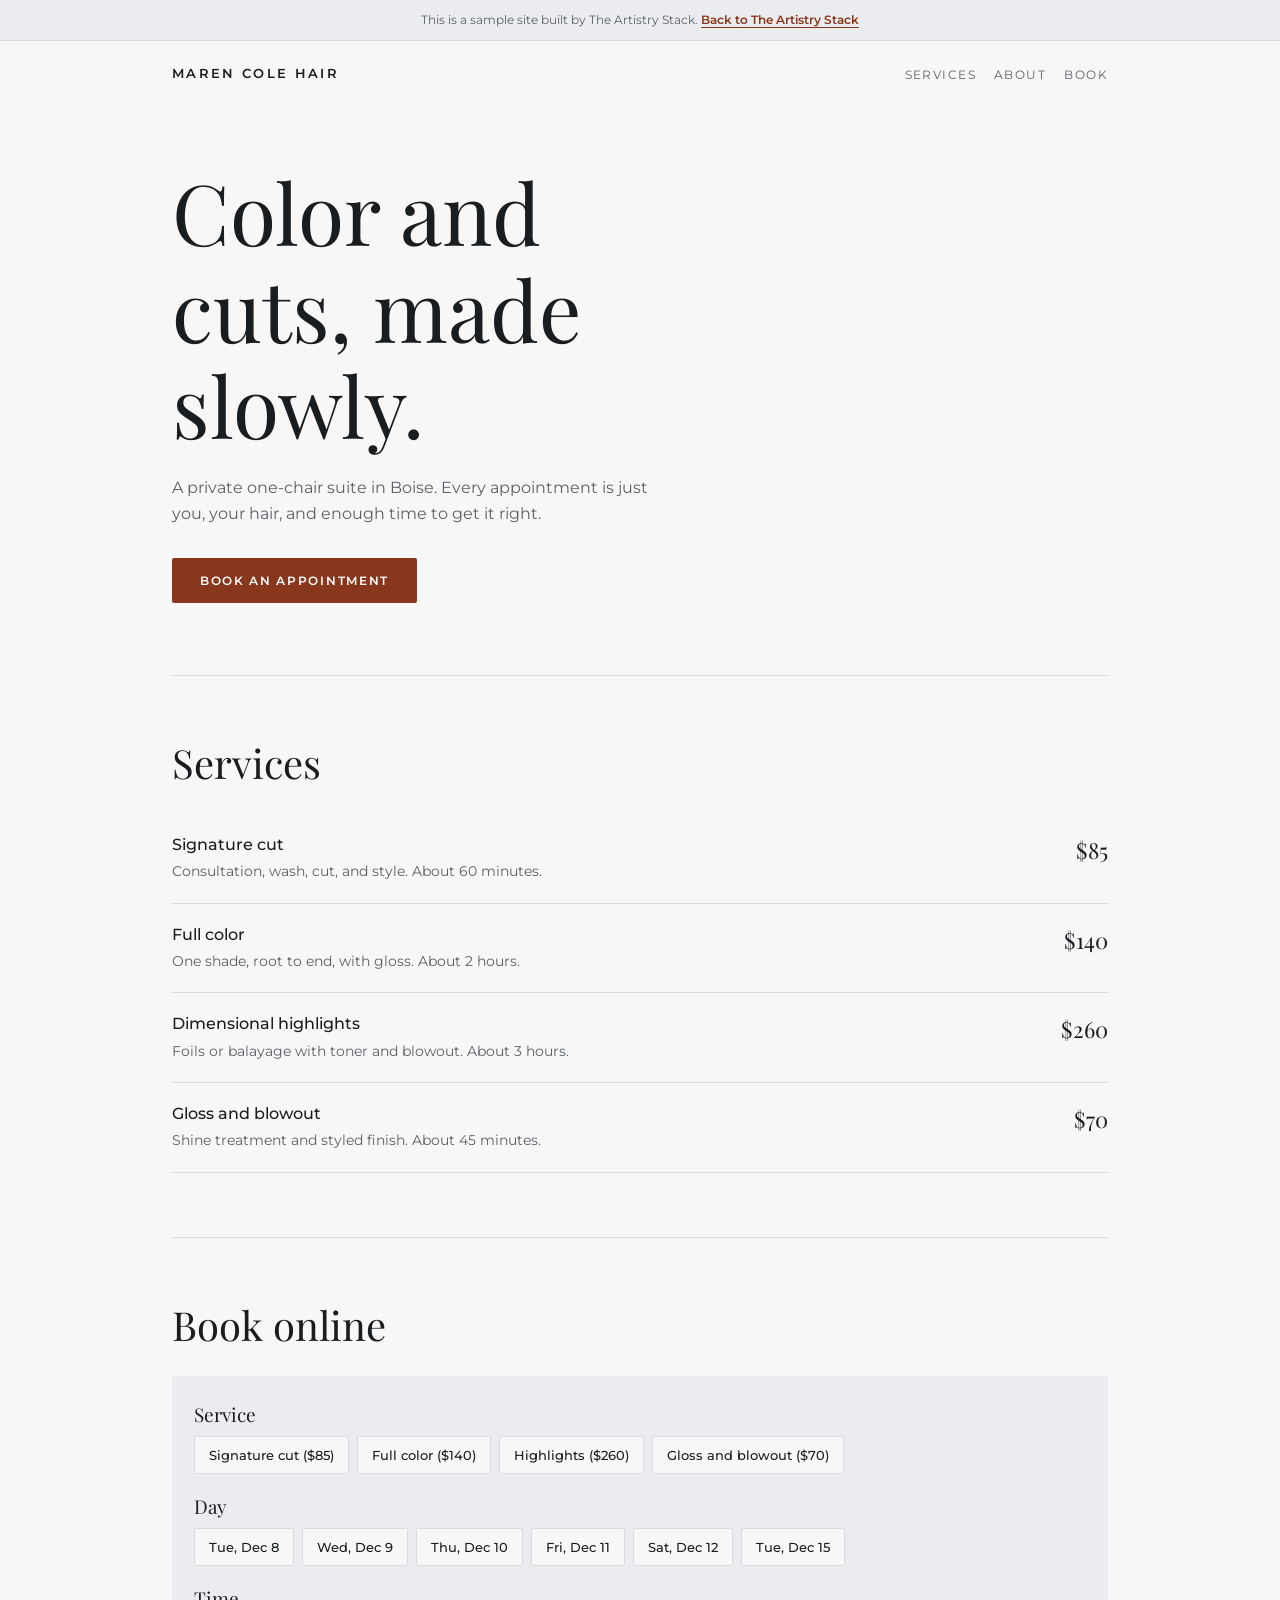
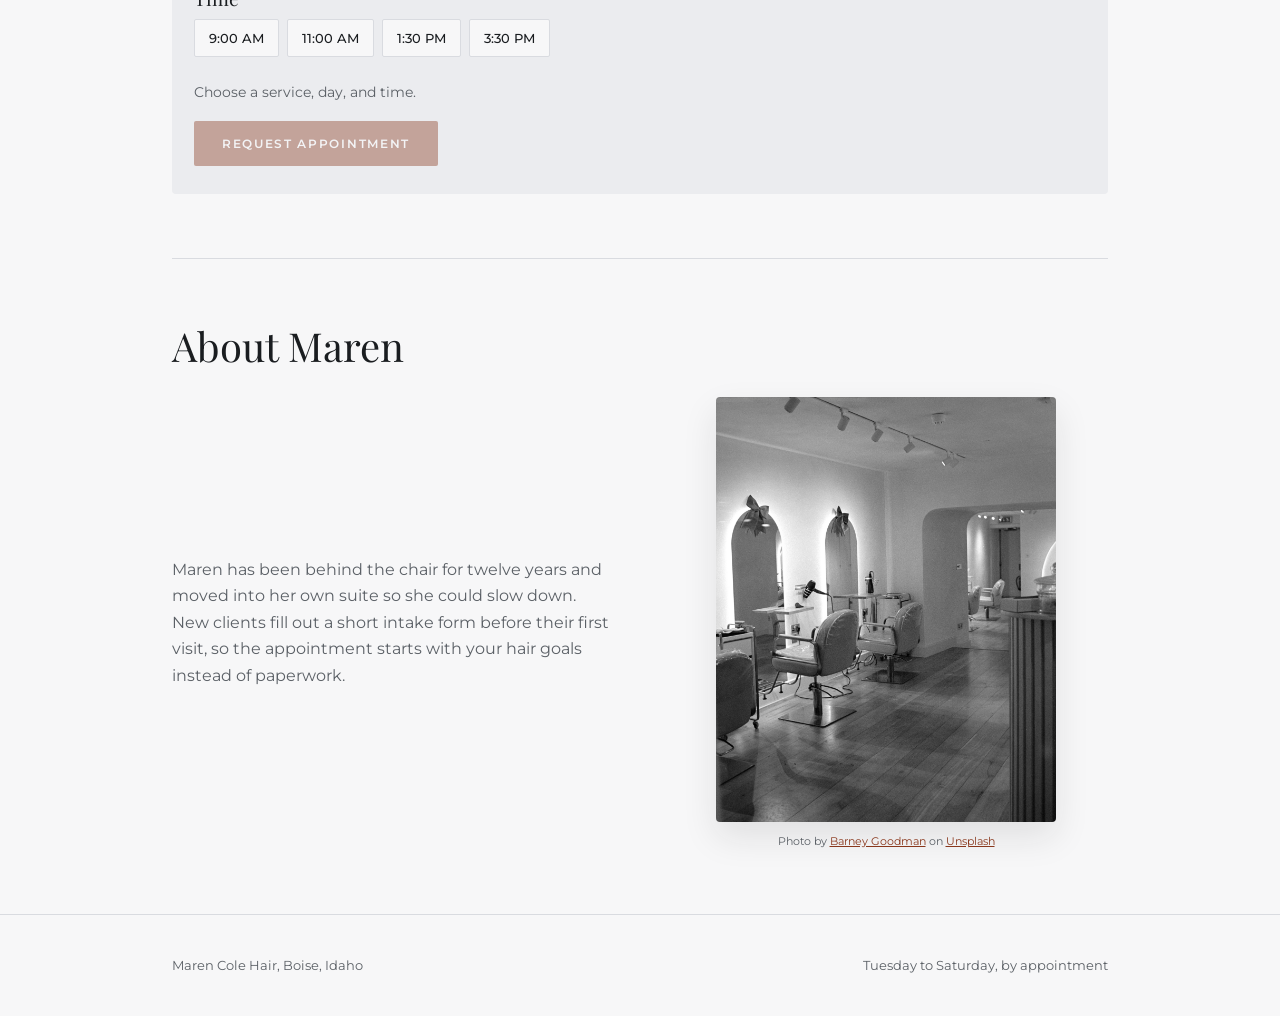
==== demo-site.html @ 776481f7 "Add files via upload" ====
<!DOCTYPE html>
<html lang="en">
<head>
<meta charset="utf-8">
<meta name="viewport" content="width=device-width, initial-scale=1, viewport-fit=cover">
<title>Maren Cole Hair | Boise, Idaho</title>
<link rel="preconnect" href="https://fonts.googleapis.com">
<link rel="preconnect" href="https://fonts.gstatic.com" crossorigin>
<link href="https://fonts.googleapis.com/css2?family=Montserrat:wght@400;500;600&family=Playfair+Display:wght@400;500&display=swap" rel="stylesheet">
<style>
:root{--bg:#F7F7F8;--bg2:#EBECEF;--ink:#1A1D20;--muted:#5b6066;--accent:#89371c;--deep:#612714;--line:#d9dbe0;
box-sizing:border-box;padding-top:env(safe-area-inset-top,0px);padding-bottom:env(safe-area-inset-bottom,0px);color-scheme:light}
@media (prefers-color-scheme:dark){:root:not([data-theme="light"]){--bg:#15171a;--bg2:#1e2125;--ink:#f1f1f3;--muted:#a3a8af;--accent:#d98a6c;--deep:#e9a98f;--line:#33373d;color-scheme:dark}}
:root[data-theme="dark"]{--bg:#15171a;--bg2:#1e2125;--ink:#f1f1f3;--muted:#a3a8af;--accent:#d98a6c;--deep:#e9a98f;--line:#33373d;color-scheme:dark}
*,*::before,*::after{box-sizing:inherit}
html{scroll-behavior:smooth;scroll-padding-top:env(safe-area-inset-top,0px)}
body{margin:0;background:var(--bg);color:var(--ink);font:400 16px/1.65 Montserrat,system-ui,sans-serif}
h1,h2,h3{font-family:"Playfair Display",Georgia,serif;font-weight:400;line-height:1.15;margin:0}
a{color:inherit}
:focus-visible{outline:2px solid var(--accent);outline-offset:3px}
.wrap{max-width:980px;margin:0 auto;padding:0 22px}
header{display:flex;justify-content:space-between;align-items:center;padding:20px 22px;max-width:980px;margin:0 auto}
.logo{font-size:13px;font-weight:600;letter-spacing:.18em;text-transform:uppercase;text-decoration:none}
nav a{font-size:12px;letter-spacing:.12em;text-transform:uppercase;text-decoration:none;margin-left:18px;color:var(--muted)}
.back{background:var(--bg2);border-bottom:1px solid var(--line);font-size:12px;text-align:center;padding:10px 22px;color:var(--muted)}
.back a{font-weight:600;color:var(--accent);text-decoration:underline;text-underline-offset:3px}
.hero{padding:56px 0 72px}
.hero h1{font-size:clamp(40px,9vw,84px);max-width:11ch}
.hero p{max-width:44ch;color:var(--muted);margin:22px 0 30px}
.btn{display:inline-block;background:var(--accent);color:#fff;border:0;padding:15px 28px;font:600 12px Montserrat,sans-serif;letter-spacing:.14em;text-transform:uppercase;text-decoration:none;cursor:pointer;border-radius:2px}
.btn:hover{background:var(--deep)}
.btn:disabled{opacity:.4;cursor:not-allowed}
section{padding:64px 0;border-top:1px solid var(--line)}
section h2{font-size:clamp(28px,5vw,40px);margin-bottom:28px}
.menu{list-style:none;margin:0;padding:0}
.menu li{display:flex;justify-content:space-between;gap:16px;padding:18px 0;border-bottom:1px solid var(--line)}
.menu strong{font-weight:500;display:block}
.menu span.d{color:var(--muted);font-size:14px}
.price{font-family:"Playfair Display",Georgia,serif;font-size:22px;white-space:nowrap}
.book{background:var(--bg2);padding:28px 22px;border-radius:4px}
.book h3{font-size:19px;margin:22px 0 10px}
.book h3:first-child{margin-top:0}
.chips{display:flex;flex-wrap:wrap;gap:8px}
.chip{background:var(--bg);color:var(--ink);border:1px solid var(--line);padding:10px 14px;font:500 13px Montserrat,sans-serif;cursor:pointer;border-radius:2px}
.chip[aria-pressed="true"]{background:var(--ink);color:var(--bg);border-color:var(--ink)}
.summary{margin:24px 0 16px;color:var(--muted);font-size:14px;min-height:1.6em}
.done{display:none;margin-top:16px;padding:16px;border-left:3px solid var(--accent);background:var(--bg)}
.about p{max-width:56ch;color:var(--muted)}
.about-grid{display:grid;grid-template-columns:1fr 1fr;gap:48px;align-items:center}
.about-photo{margin:0;max-width:340px;width:100%;justify-self:center}
.about-photo img{display:block;width:100%;height:auto;aspect-ratio:4/5;object-fit:cover;border-radius:4px;box-shadow:0 15px 35px rgba(26,29,32,.1)}
.about-photo figcaption{margin-top:10px;font-size:11px;color:var(--muted);text-align:center}
.about-photo figcaption a{color:var(--accent)}
footer{padding:40px 0;border-top:1px solid var(--line);color:var(--muted);font-size:13px}
footer .wrap{display:flex;flex-wrap:wrap;justify-content:space-between;gap:12px}
@media (max-width:700px){.about-grid{grid-template-columns:1fr;gap:28px}.about-photo{max-width:300px}}
@media (max-width:520px){nav a:not(:last-child){display:none}}
</style>
</head>
<body>
<div class="back">This is a sample site built by The Artistry Stack. <a href="index.html">Back to The Artistry Stack</a></div>
<header>
  <a class="logo" href="#top">Maren Cole Hair</a>
  <nav><a href="#services">Services</a><a href="#about">About</a><a href="#book">Book</a></nav>
</header>

<main id="top" class="wrap">
  <div class="hero">
    <h1>Color and cuts, made slowly.</h1>
    <p>A private one-chair suite in Boise. Every appointment is just you, your hair, and enough time to get it right.</p>
    <a class="btn" href="#book">Book an appointment</a>
  </div>

  <section id="services">
    <h2>Services</h2>
    <ul class="menu">
      <li><div><strong>Signature cut</strong><span class="d">Consultation, wash, cut, and style. About 60 minutes.</span></div><span class="price">$85</span></li>
      <li><div><strong>Full color</strong><span class="d">One shade, root to end, with gloss. About 2 hours.</span></div><span class="price">$140</span></li>
      <li><div><strong>Dimensional highlights</strong><span class="d">Foils or balayage with toner and blowout. About 3 hours.</span></div><span class="price">$260</span></li>
      <li><div><strong>Gloss and blowout</strong><span class="d">Shine treatment and styled finish. About 45 minutes.</span></div><span class="price">$70</span></li>
    </ul>
  </section>

  <section id="book">
    <h2>Book online</h2>
    <div class="book">
      <h3>Service</h3>
      <div class="chips" id="svc"></div>
      <h3>Day</h3>
      <div class="chips" id="day"></div>
      <h3>Time</h3>
      <div class="chips" id="time"></div>
      <p class="summary" id="sum">Choose a service, day, and time.</p>
      <button class="btn" id="go" disabled>Request appointment</button>
      <div class="done" id="done" role="status"></div>
    </div>
  </section>

  <section id="about" class="about">
    <h2>About Maren</h2>
    <div class="about-grid">
      <div>
        <p>Maren has been behind the chair for twelve years and moved into her own suite so she could slow down. New clients fill out a short intake form before their first visit, so the appointment starts with your hair goals instead of paperwork.</p>
      </div>
      <figure class="about-photo">
        <img src="demo-pic.jpg" alt="Modern hair salon interior with styled chairs and mirrors" loading="lazy">
        <figcaption>
          Photo by <a href="https://unsplash.com/@bgoodpic?utm_source=unsplash&utm_medium=referral&utm_content=creditCopyText" target="_blank" rel="noopener">Barney Goodman</a> on <a href="https://unsplash.com/photos/a-modern-hair-salon-interior-with-stylish-chairs-and-mirrors-_Fy7Kq0w6OI?utm_source=unsplash&utm_medium=referral&utm_content=creditCopyText" target="_blank" rel="noopener">Unsplash</a>
        </figcaption>
      </figure>
    </div>
  </section>
</main>

<footer>
  <div class="wrap"><span>Maren Cole Hair, Boise, Idaho</span><span>Tuesday to Saturday, by appointment</span></div>
</footer>

<script>
(function(){
  var services=[["Signature cut","$85"],["Full color","$140"],["Highlights","$260"],["Gloss and blowout","$70"]];
  var times=["9:00 AM","11:00 AM","1:30 PM","3:30 PM"];
  var sel={svc:null,day:null,time:null};
  var days=[];
  var d=new Date();
  while(days.length<6){
    d.setDate(d.getDate()+1);
    if(d.getDay()>=2&&d.getDay()<=6){
      days.push(d.toLocaleDateString("en-US",{weekday:"short",month:"short",day:"numeric"}));
    }
  }
  function build(id,items,key,label){
    var box=document.getElementById(id);
    items.forEach(function(it){
      var b=document.createElement("button");
      b.type="button";b.className="chip";b.setAttribute("aria-pressed","false");
      b.textContent=label?label(it):it;
      b.onclick=function(){
        sel[key]=b.textContent;
        box.querySelectorAll(".chip").forEach(function(c){c.setAttribute("aria-pressed","false")});
        b.setAttribute("aria-pressed","true");
        update();
      };
      box.appendChild(b);
    });
  }
  function update(){
    var ready=sel.svc&&sel.day&&sel.time;
    document.getElementById("go").disabled=!ready;
    document.getElementById("sum").textContent=ready?sel.svc+" on "+sel.day+" at "+sel.time:"Choose a service, day, and time.";
    document.getElementById("done").style.display="none";
  }
  build("svc",services,"svc",function(s){return s[0]+" ("+s[1]+")"});
  build("day",days,"day");
  build("time",times,"time");
  document.getElementById("go").onclick=function(){
    var el=document.getElementById("done");
    el.textContent="Request sent. You’ll get a confirmation and a short intake form by email. This is a demo, so nothing was actually booked.";
    el.style.display="block";
  };
})();
</script>
</body>
</html>
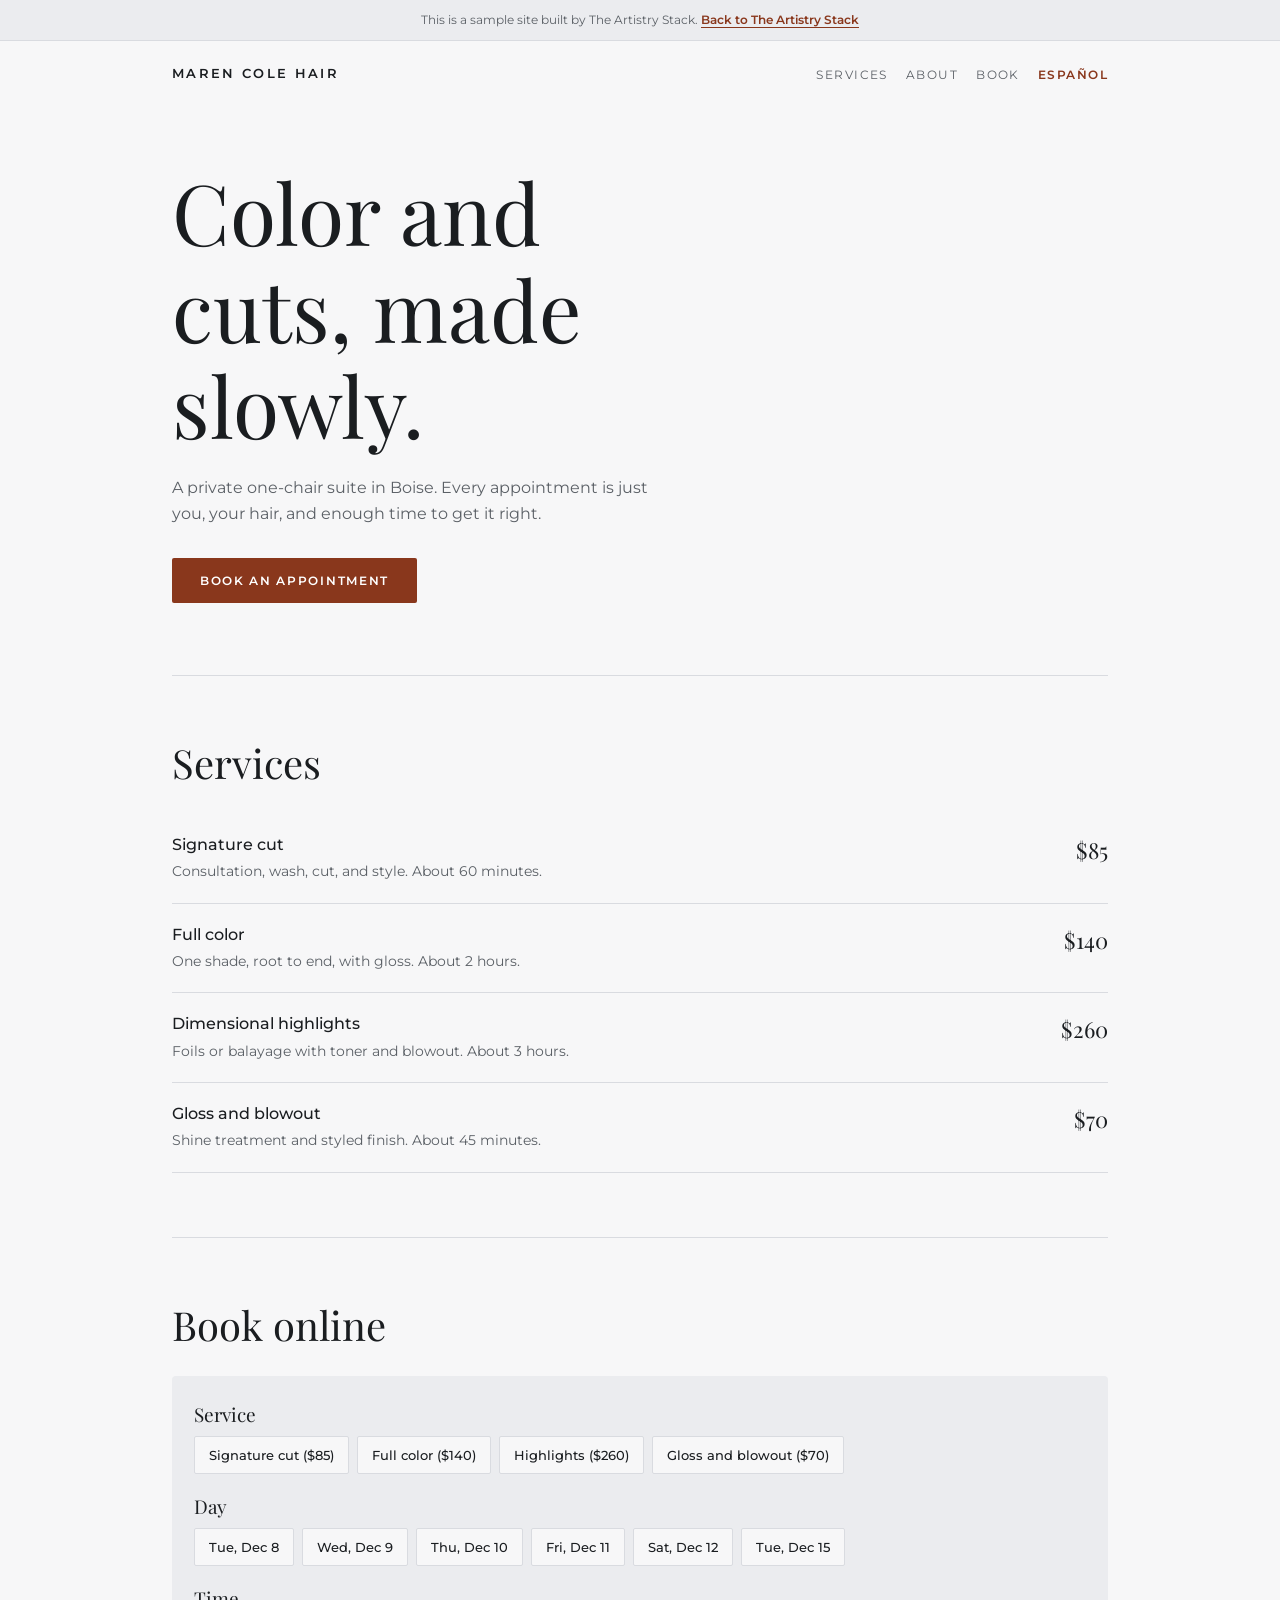
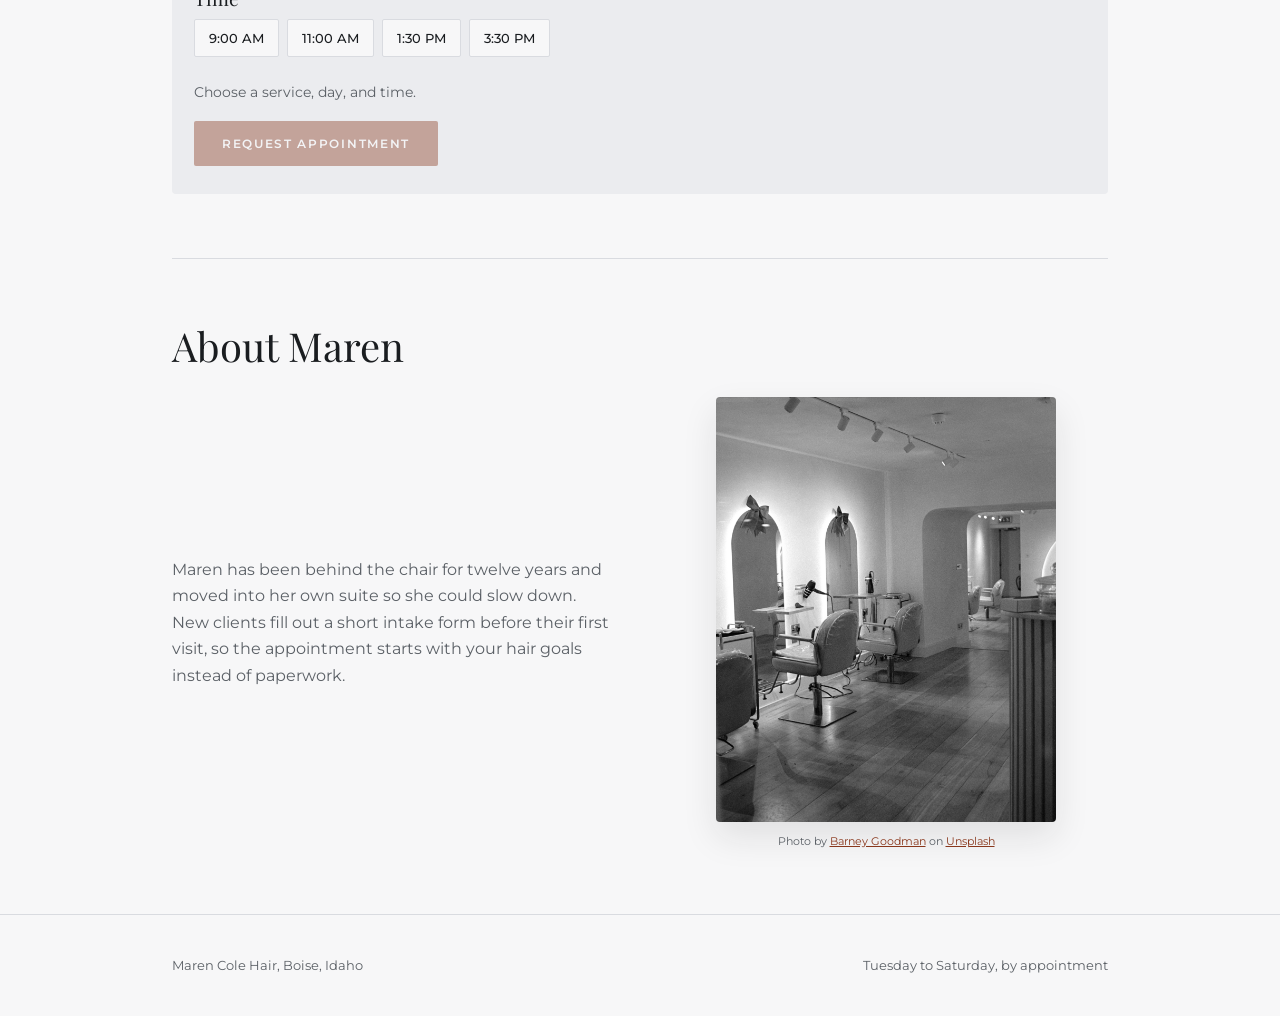
==== commit b108d4be: "Add files via upload added spanish" ====
--- a/demo-site.html
+++ b/demo-site.html
@@ -53,58 +53,60 @@
 .about-photo figcaption a{color:var(--accent)}
 footer{padding:40px 0;border-top:1px solid var(--line);color:var(--muted);font-size:13px}
 footer .wrap{display:flex;flex-wrap:wrap;justify-content:space-between;gap:12px}
+.lang-toggle{background:none;border:0;padding:0;margin-left:18px;font:600 12px Montserrat,sans-serif;letter-spacing:.12em;text-transform:uppercase;color:var(--accent);cursor:pointer}
+.lang-toggle:hover{color:var(--deep)}
 @media (max-width:700px){.about-grid{grid-template-columns:1fr;gap:28px}.about-photo{max-width:300px}}
 @media (max-width:520px){nav a:not(:last-child){display:none}}
 </style>
 </head>
 <body>
-<div class="back">This is a sample site built by The Artistry Stack. <a href="index.html">Back to The Artistry Stack</a></div>
+<div class="back" data-i18n="back">This is a sample site built by The Artistry Stack. <a href="index.html">Back to The Artistry Stack</a></div>
 <header>
   <a class="logo" href="#top">Maren Cole Hair</a>
-  <nav><a href="#services">Services</a><a href="#about">About</a><a href="#book">Book</a></nav>
+  <nav><a href="#services" data-i18n="nav.services">Services</a><a href="#about" data-i18n="nav.about">About</a><a href="#book" data-i18n="nav.book">Book</a><button type="button" id="lang-toggle" class="lang-toggle" lang="es">Español</button></nav>
 </header>
 
 <main id="top" class="wrap">
   <div class="hero">
-    <h1>Color and cuts, made slowly.</h1>
-    <p>A private one-chair suite in Boise. Every appointment is just you, your hair, and enough time to get it right.</p>
-    <a class="btn" href="#book">Book an appointment</a>
+    <h1 data-i18n="hero.title">Color and cuts, made slowly.</h1>
+    <p data-i18n="hero.text">A private one-chair suite in Boise. Every appointment is just you, your hair, and enough time to get it right.</p>
+    <a class="btn" href="#book" data-i18n="hero.cta">Book an appointment</a>
   </div>
 
   <section id="services">
-    <h2>Services</h2>
+    <h2 data-i18n="services.title">Services</h2>
     <ul class="menu">
-      <li><div><strong>Signature cut</strong><span class="d">Consultation, wash, cut, and style. About 60 minutes.</span></div><span class="price">$85</span></li>
-      <li><div><strong>Full color</strong><span class="d">One shade, root to end, with gloss. About 2 hours.</span></div><span class="price">$140</span></li>
-      <li><div><strong>Dimensional highlights</strong><span class="d">Foils or balayage with toner and blowout. About 3 hours.</span></div><span class="price">$260</span></li>
-      <li><div><strong>Gloss and blowout</strong><span class="d">Shine treatment and styled finish. About 45 minutes.</span></div><span class="price">$70</span></li>
+      <li><div><strong data-i18n="s1.name">Signature cut</strong><span class="d" data-i18n="s1.desc">Consultation, wash, cut, and style. About 60 minutes.</span></div><span class="price">$85</span></li>
+      <li><div><strong data-i18n="s2.name">Full color</strong><span class="d" data-i18n="s2.desc">One shade, root to end, with gloss. About 2 hours.</span></div><span class="price">$140</span></li>
+      <li><div><strong data-i18n="s3.name">Dimensional highlights</strong><span class="d" data-i18n="s3.desc">Foils or balayage with toner and blowout. About 3 hours.</span></div><span class="price">$260</span></li>
+      <li><div><strong data-i18n="s4.name">Gloss and blowout</strong><span class="d" data-i18n="s4.desc">Shine treatment and styled finish. About 45 minutes.</span></div><span class="price">$70</span></li>
     </ul>
   </section>
 
   <section id="book">
-    <h2>Book online</h2>
+    <h2 data-i18n="book.title">Book online</h2>
     <div class="book">
-      <h3>Service</h3>
+      <h3 data-i18n="book.service">Service</h3>
       <div class="chips" id="svc"></div>
-      <h3>Day</h3>
+      <h3 data-i18n="book.day">Day</h3>
       <div class="chips" id="day"></div>
-      <h3>Time</h3>
+      <h3 data-i18n="book.time">Time</h3>
       <div class="chips" id="time"></div>
       <p class="summary" id="sum">Choose a service, day, and time.</p>
-      <button class="btn" id="go" disabled>Request appointment</button>
+      <button class="btn" id="go" disabled data-i18n="book.go">Request appointment</button>
       <div class="done" id="done" role="status"></div>
     </div>
   </section>
 
   <section id="about" class="about">
-    <h2>About Maren</h2>
+    <h2 data-i18n="about.title">About Maren</h2>
     <div class="about-grid">
       <div>
-        <p>Maren has been behind the chair for twelve years and moved into her own suite so she could slow down. New clients fill out a short intake form before their first visit, so the appointment starts with your hair goals instead of paperwork.</p>
+        <p data-i18n="about.text">Maren has been behind the chair for twelve years and moved into her own suite so she could slow down. New clients fill out a short intake form before their first visit, so the appointment starts with your hair goals instead of paperwork.</p>
       </div>
       <figure class="about-photo">
-        <img src="demo-pic.jpg" alt="Modern hair salon interior with styled chairs and mirrors" loading="lazy">
-        <figcaption>
+        <img src="demo-pic.jpg" alt="Modern hair salon interior with styled chairs and mirrors" data-i18n-alt="about.alt" loading="lazy">
+        <figcaption data-i18n="about.credit">
           Photo by <a href="https://unsplash.com/@bgoodpic?utm_source=unsplash&utm_medium=referral&utm_content=creditCopyText" target="_blank" rel="noopener">Barney Goodman</a> on <a href="https://unsplash.com/photos/a-modern-hair-salon-interior-with-stylish-chairs-and-mirrors-_Fy7Kq0w6OI?utm_source=unsplash&utm_medium=referral&utm_content=creditCopyText" target="_blank" rel="noopener">Unsplash</a>
         </figcaption>
       </figure>
@@ -113,24 +115,75 @@
 </main>
 
 <footer>
-  <div class="wrap"><span>Maren Cole Hair, Boise, Idaho</span><span>Tuesday to Saturday, by appointment</span></div>
+  <div class="wrap"><span>Maren Cole Hair, Boise, Idaho</span><span data-i18n="footer.hours">Tuesday to Saturday, by appointment</span></div>
 </footer>
 
 <script>
 (function(){
-  var services=[["Signature cut","$85"],["Full color","$140"],["Highlights","$260"],["Gloss and blowout","$70"]];
-  var times=["9:00 AM","11:00 AM","1:30 PM","3:30 PM"];
-  var sel={svc:null,day:null,time:null};
-  var days=[];
-  var d=new Date();
-  while(days.length<6){
-    d.setDate(d.getDate()+1);
-    if(d.getDay()>=2&&d.getDay()<=6){
-      days.push(d.toLocaleDateString("en-US",{weekday:"short",month:"short",day:"numeric"}));
+  /* ---------- Language switching ----------
+     English lives in the HTML. Spanish lives in ES below.
+     The same saved choice is shared with index.html. */
+  var STORAGE_KEY="artistry-lang";
+  var ES={
+    "title":"Maren Cole Hair | Boise, Idaho",
+    "back":"Este es un sitio de muestra creado por The Artistry Stack. <a href=\"index.html\">Volver a The Artistry Stack</a>",
+    "nav.services":"Servicios","nav.about":"Acerca de","nav.book":"Reservar",
+    "hero.title":"Color y cortes, hechos sin prisa.",
+    "hero.text":"Una suite privada de una sola silla en Boise. Cada cita es solo para ti, tu cabello y el tiempo necesario para que quede perfecto.",
+    "hero.cta":"Reserva una cita",
+    "services.title":"Servicios",
+    "s1.name":"Corte de autor","s1.desc":"Consulta, lavado, corte y peinado. Unos 60 minutos.",
+    "s2.name":"Color completo","s2.desc":"Un solo tono, de raíz a puntas, con gloss. Unas 2 horas.",
+    "s3.name":"Mechas con dimensión","s3.desc":"Papel aluminio o balayage con matizador y secado con cepillo. Unas 3 horas.",
+    "s4.name":"Gloss y secado con cepillo","s4.desc":"Tratamiento de brillo y acabado peinado. Unos 45 minutos.",
+    "book.title":"Reserva en línea","book.service":"Servicio","book.day":"Día","book.time":"Hora",
+    "book.go":"Solicitar cita",
+    "about.title":"Sobre Maren",
+    "about.text":"Maren lleva doce años detrás de la silla y se mudó a su propia suite para poder trabajar sin prisas. Los clientes nuevos llenan un breve formulario de admisión antes de su primera visita, así la cita empieza con tus metas para tu cabello y no con papeleo.",
+    "about.alt":"Interior de un salón de belleza moderno con sillas y espejos elegantes",
+    "about.credit":"Foto de <a href=\"https://unsplash.com/@bgoodpic?utm_source=unsplash&utm_medium=referral&utm_content=creditCopyText\" target=\"_blank\" rel=\"noopener\">Barney Goodman</a> en <a href=\"https://unsplash.com/photos/a-modern-hair-salon-interior-with-stylish-chairs-and-mirrors-_Fy7Kq0w6OI?utm_source=unsplash&utm_medium=referral&utm_content=creditCopyText\" target=\"_blank\" rel=\"noopener\">Unsplash</a>",
+    "footer.hours":"De martes a sábado, con cita previa"
+  };
+
+  /* Text the booking widget builds with JavaScript */
+  var BOOK={
+    en:{
+      services:[["Signature cut","$85"],["Full color","$140"],["Highlights","$260"],["Gloss and blowout","$70"]],
+      times:["9:00 AM","11:00 AM","1:30 PM","3:30 PM"],
+      locale:"en-US",
+      prompt:"Choose a service, day, and time.",
+      summary:function(s,d,t){return s+" on "+d+" at "+t},
+      done:"Request sent. You’ll get a confirmation and a short intake form by email. This is a demo, so nothing was actually booked."
+    },
+    es:{
+      services:[["Corte de autor","$85"],["Color completo","$140"],["Mechas","$260"],["Gloss y secado","$70"]],
+      times:["9:00 a. m.","11:00 a. m.","1:30 p. m.","3:30 p. m."],
+      locale:"es-US",
+      prompt:"Elige un servicio, día y hora.",
+      summary:function(s,d,t){return s+" el "+d+(/^1:/.test(t)?" a la ":" a las ")+t},
+      done:"Solicitud enviada. Recibirás una confirmación y un breve formulario de admisión por correo. Esto es una demostración, así que no se reservó nada."
     }
-  }
+  };
+
+  var nodes=document.querySelectorAll("[data-i18n]");
+  var altNodes=document.querySelectorAll("[data-i18n-alt]");
+  var EN={title:document.title};
+  nodes.forEach(function(n){EN[n.getAttribute("data-i18n")]=n.innerHTML});
+  altNodes.forEach(function(n){EN[n.getAttribute("data-i18n-alt")]=n.getAttribute("alt")});
+  var toggle=document.getElementById("lang-toggle");
+  var lang;
+
+  function savedChoice(){try{return localStorage.getItem(STORAGE_KEY)}catch(e){return null}}
+  function deviceLang(){
+    var list=(navigator.languages&&navigator.languages.length)?navigator.languages:[navigator.language||"en"];
+    return /^es\b/i.test(list[0])?"es":"en";
+  }
+
+  /* ---------- Booking widget ---------- */
+  var sel;
   function build(id,items,key,label){
     var box=document.getElementById(id);
+    box.innerHTML="";
     items.forEach(function(it){
       var b=document.createElement("button");
       b.type="button";b.className="chip";b.setAttribute("aria-pressed","false");
@@ -145,19 +198,61 @@
     });
   }
   function update(){
+    var t=BOOK[lang];
     var ready=sel.svc&&sel.day&&sel.time;
     document.getElementById("go").disabled=!ready;
-    document.getElementById("sum").textContent=ready?sel.svc+" on "+sel.day+" at "+sel.time:"Choose a service, day, and time.";
+    document.getElementById("sum").textContent=ready?t.summary(sel.svc,sel.day,sel.time):t.prompt;
     document.getElementById("done").style.display="none";
   }
-  build("svc",services,"svc",function(s){return s[0]+" ("+s[1]+")"});
-  build("day",days,"day");
-  build("time",times,"time");
+  function renderBooking(){
+    var t=BOOK[lang];
+    sel={svc:null,day:null,time:null};
+    var days=[],d=new Date();
+    while(days.length<6){
+      d.setDate(d.getDate()+1);
+      if(d.getDay()>=2&&d.getDay()<=6){
+        days.push(d.toLocaleDateString(t.locale,{weekday:"short",month:"short",day:"numeric"}));
+      }
+    }
+    build("svc",t.services,"svc",function(s){return s[0]+" ("+s[1]+")"});
+    build("day",days,"day");
+    build("time",t.times,"time");
+    update();
+  }
   document.getElementById("go").onclick=function(){
     var el=document.getElementById("done");
-    el.textContent="Request sent. You’ll get a confirmation and a short intake form by email. This is a demo, so nothing was actually booked.";
+    el.textContent=BOOK[lang].done;
     el.style.display="block";
   };
+
+  /* ---------- Apply a language ---------- */
+  function apply(next){
+    lang=next;
+    var dict=lang==="es"?ES:EN;
+    nodes.forEach(function(n){
+      var k=n.getAttribute("data-i18n");
+      var v=dict[k]!=null?dict[k]:EN[k];
+      if(n.innerHTML!==v)n.innerHTML=v;
+    });
+    altNodes.forEach(function(n){
+      var k=n.getAttribute("data-i18n-alt");
+      n.setAttribute("alt",dict[k]!=null?dict[k]:EN[k]);
+    });
+    document.documentElement.lang=lang;
+    document.title=dict.title||EN.title;
+    toggle.textContent=lang==="es"?"English":"Español";
+    toggle.setAttribute("lang",lang==="es"?"en":"es");
+    toggle.setAttribute("aria-label",lang==="es"?"View this site in English":"Ver este sitio en español");
+    renderBooking();
+  }
+  toggle.addEventListener("click",function(){
+    var next=lang==="es"?"en":"es";
+    try{localStorage.setItem(STORAGE_KEY,next)}catch(e){}
+    apply(next);
+  });
+
+  var saved=savedChoice();
+  apply(saved==="en"||saved==="es"?saved:deviceLang());
 })();
 </script>
 </body>
